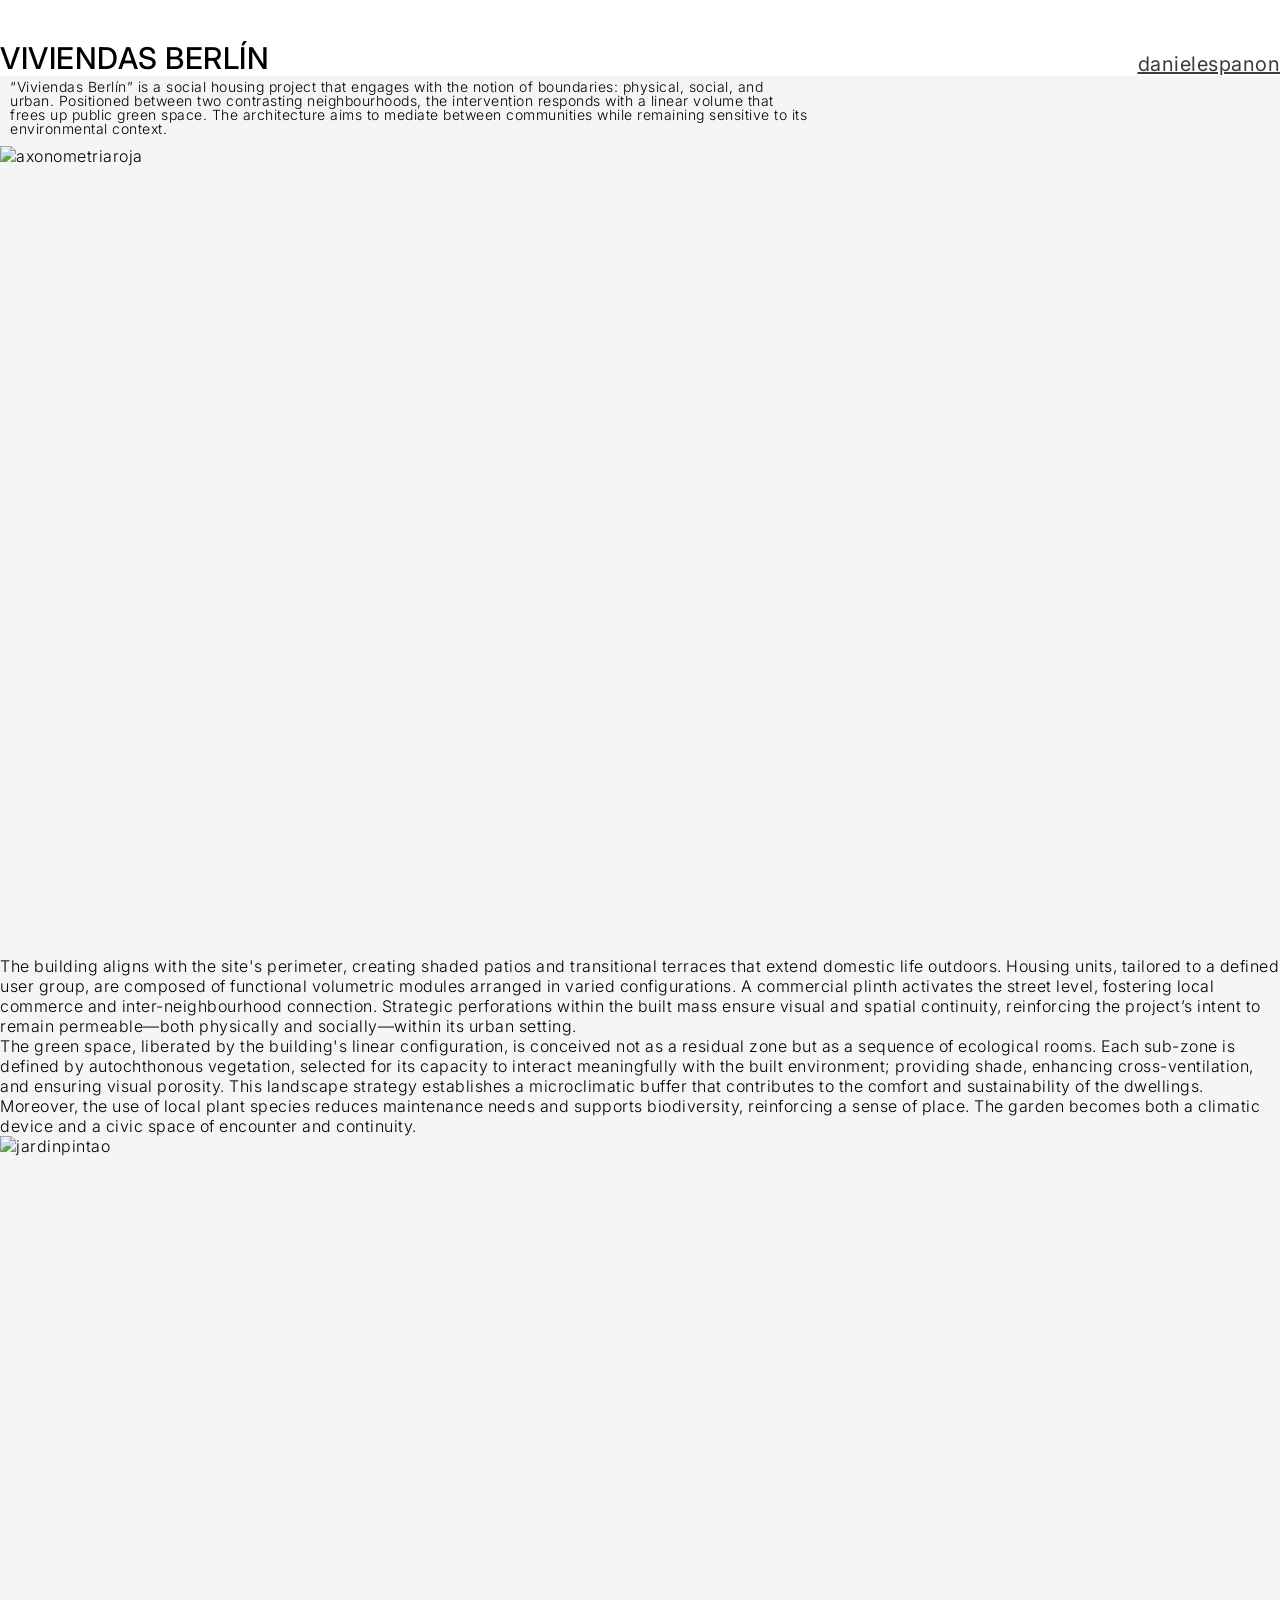
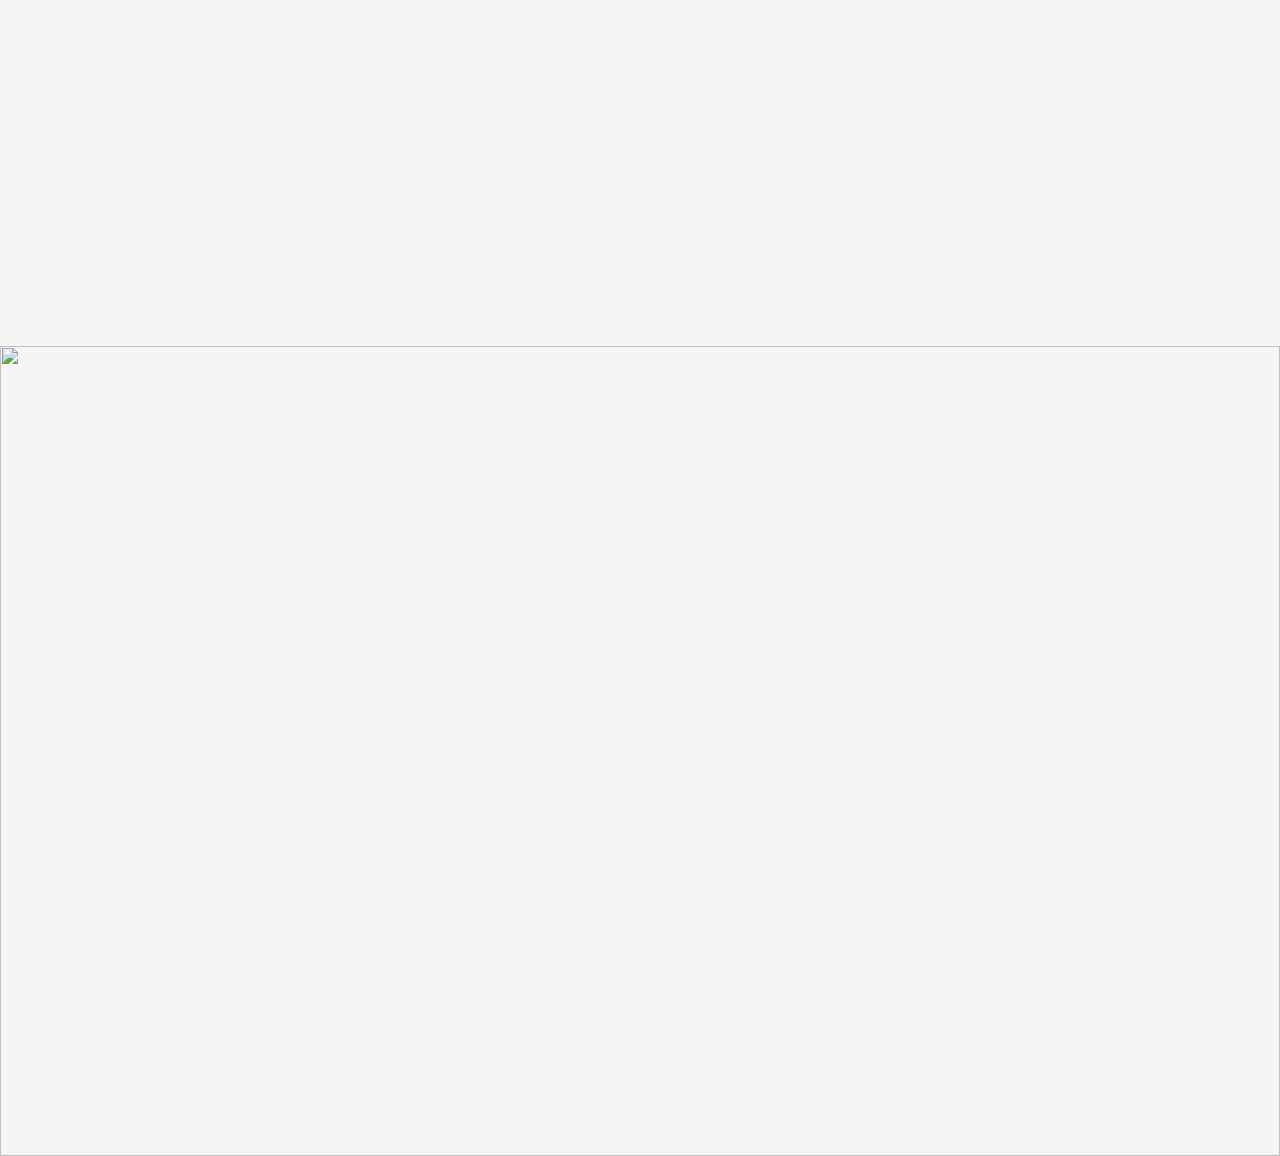
==== proyecto1.html @ 56155be4 "Add files via upload" ====
<!DOCTYPE html>
<html lang="en">

<head>
    <meta charset="UTF-8">
    <meta name="viewport" content="width=device-width, initial-scale=1.0">
    <title>danielespanon</title>
    <link rel="stylesheet" href="style.css">
    <link rel="preconnect" href="https://fonts.googleapis.com">
<link rel="preconnect" href="https://fonts.gstatic.com" crossorigin>
<link href="https://fonts.googleapis.com/css2?family=Montserrat:ital,wght@0,100..900;1,100..900&display=swap" rel="stylesheet">
<link href="https://fonts.googleapis.com/css2?family=Inter:wght@300;400&family=Playfair+Display:wght@400;600&display=swap" rel="stylesheet">


</head>

<body>
    
</section>
   <section id="proyecto1" class="proyecto">
    <header class="topbar">
        <h2 class="titulo">VIVIENDAS BERLÍN</h2>
        <a href="index.html"class="volver">danielespanon</a>
    </header>
    <p>“Viviendas Berlín” is a social housing project that engages with the notion of boundaries: physical, social, and urban. Positioned between two contrasting neighbourhoods, the intervention responds with a linear volume that frees up public green space. The architecture aims to mediate between communities while remaining sensitive to its environmental context.</p>
    <img src="images/axonometria roja.jpg" alt="axonometriaroja" class="img-full">
    <p2>The building aligns with the site's perimeter, creating shaded patios and transitional terraces that extend domestic life outdoors. Housing units, tailored to a defined user group, are composed of functional volumetric modules arranged in varied configurations. A commercial plinth activates the street level, fostering local commerce and inter-neighbourhood connection. Strategic perforations within the built mass ensure visual and spatial continuity, reinforcing the project’s intent to remain permeable—both physically and socially—within its urban setting. <br> The green space, liberated by the building's linear configuration, is conceived not as a residual zone but as a sequence of ecological rooms. Each sub-zone is defined by autochthonous vegetation, selected for its capacity to interact meaningfully with the built environment; providing shade, enhancing cross-ventilation, and ensuring visual porosity. This landscape strategy establishes a microclimatic buffer that contributes to the comfort and sustainability of the dwellings. Moreover, the use of local plant species reduces maintenance needs and supports biodiversity, reinforcing a sense of place. The garden becomes both a climatic device and a civic space of encounter and continuity.</p2>
    <img src="images/jardin pintao.png" alt="jardinpintao" class="img-full">
    
    <img src="images/fotom esquina berlin.png" class="img-full">
  </section>

  <script src="javascript.js" defer></script>
</body>
---- style.css ----
.grid {
  display: flex;
  justify-content: center;
  align-items: center;
  gap: 0px;
}

html, body {
  overflow-x: hidden;
  overflow: visible;
}

body {
  font-family: 'Inter', sans-serif;
  font-weight: 300;
  letter-spacing: 0.5px;
  margin: 0;
  background: #f5f5f5;
  opacity: 0;
  transition: opacity 0.6s ease;

}
body.loaded {
  opacity: 1;
}

body.fade-out {
  opacity: 0;
}


.indice {
  height: 100vh;              
  display: flex;
  flex-direction: column;
  justify-content: center;    
  align-items: center; 
}


.grid img {
  width: 400;
  height: 400px;
  object-fit: cover;
  cursor: pointer;
  transition: transform 0.7s, opacity 0.7s;
}

.item {
  position: relative;
  width: 400px;
  height: 400px;
  overflow: hidden;
}

.grid img:hover {
  transform: scale(1.1);
  opacity: 0.5;
}

.item img {
  position: absolute;
  width: 100%;
  height: 100%;
  object-fit: cover;
  top: 0;
  left: 0;
  transition: opacity 0.4s ease, transform 0.4s ease, filter 0.4s ease;
}

.img-base {
  opacity: 1;
  transform: scale(1);
  filter: brightness(1);
}

.img-hover {
  opacity: 0;
  transform: scale(1);
}
.item:hover .img-base {
  transform: scale(1.1);      
  filter: opacity(0.5);    
}

.item:hover .img-hover {
  opacity: 1;
}
.topbar {
  position: fixed;
  top: 0;
  left: 0;
  width: 100%;
  z-index: 1000;
  display: flex;
  justify-content: space-between; /* izquierda / derecha */
  align-items: flex-end;

  box-sizing: border-box;
  background-color: rgb(255, 255, 255);
}

.volver {
  font-family: 'Inter', serif;
  color: rgb(59, 59, 59);
  font-size: 20px;
  font-weight: 400;

}


.img-full {
  width: 100%;
  height: 90vh;
  position: center;
  object-fit: cover;
  display: block;
}

.img-full2 {
  width: 100%;
  height: 140vh;
  position: center;
  object-fit: cover;
  display: block;
}

.fila {
  display: flex;
}

.fila.invertida {
  display: flex;
  flex-direction: row-reverse;
}
.imagenizquierda {
  width: 90%;
}
.imagenderecha {
  width: 60%;
  
}
.imagenderecha img {
  width: 100%;
  height: 100%;
  object-fit: contain;
}

.imagenizquierda img {
  width: 100%;
  height: 100%;
  object-fit: contain;
}

.btn-cambiar {

 align-self: flex-start;
  margin-top: 20px;
  background: none;
  border: grey solid 2px;
  font-size: 18px;
  cursor: pointer;

  opacity: 0.6;
  transition: opacity 0.3s;
}

.btn-cambiar:hover {
  opacity: 1;
}

.galeria {
  height: 100vh;
  display: flex;
  justify-content: center;
  align-items: center;
}

.galeria img {
  width: 100vw;
  height: 100vh;
  object-fit: contain;
  transition: opacity 0.6s ease;
  opacity: 1;
}
.galeria-horizontal {
  display: flex;
  gap: 20px;

  overflow-x: auto;     
  overflow-y: hidden;

  width: 100vw;
  height: 80vh;

  padding: 20px;
  box-sizing: border-box;
  scroll-snap-type: x mandatory;
  margin-bottom: 40px;
  cursor: pointer;
}



.galeria2 {
  width: 65%;
  height: 100%;
  overflow: hidden; /* clave */
}

/* SLIDER */
.slider {
  display: flex;
  height: 100%;
  transition: transform 0.6s ease;
}

/* IMÁGENES */
.slider img {
  width: 100%;
  height: 100%;
  flex-shrink: 0;

  object-fit: contain; /* 👈 clave para NO zoom */
}



.galeria-horizontal img {
  height: 100%;        
  width: auto;          

  flex-shrink: 0;      
  object-fit: cover;
  scroll-snap-align: start;
  
}

#overlay {
  position: fixed;
  top: 0;
  left: 0;
  width: 100vw;
  height: 100vh;

  background: rgba(0, 0, 0, 0.9);

  display: flex;
  justify-content: center;
  align-items: center;

  opacity: 0;
  pointer-events: none;
  transition: opacity 0.3s ease;
  z-index: 100000;
}

/* CUANDO ESTÁ ACTIVO */
#overlay.active {
  opacity: 1;
  pointer-events: all;
}

/* IMAGEN AMPLIADA */
#overlay img {
  max-width: 90vw;
  max-height: 90vh;
  object-fit: contain;
  cursor: grab;
  transition: transform 0.1s ease;
}
#overlay img:active {
  cursor: grabbing;
}
#overlay.active img {
  transform: scale(1);
}



#slider {
  width: 70vw;
  height: 80vh;
  object-fit: contain;
  background: white; 
  transition: opacity 0.6s ease;
  display: block;
  margin: 0 auto;
}

h1 {
  font-family: 'Inter', serif;
  color: rgb(59, 59, 59);
  font-size: 42px;
  font-weight: 400;
  margin-bottom: 40px;
  font-size: 20 px;
  text-align: left;
  margin-top: 20px;
}

h2 {
  font-family: 'Inter', serif;
  font-size: 24px;
  font-weight: 500;
  margin-bottom: 20px;
  margin : 10px;
  margin-top: 40px;
}


p {
  max-width: 800px;
  line-height: 1;
  font-size : 14px;
  margin: 10px;
}

.p2 {
  max-width: 100%;
  line-height: 1;
  font-size : 14px;
  margin: 10px;
  margin-top: 50px;
  margin-bottom: 50px;
}

.textoderecha {
  width: 30%;
  font-size: 12px;
  display: flex;
  box-sizing: border-box;
  margin-right: 80px
}

.textoizquierda {
  width: 30%;
  font-size: 15px;
  display: flex;
  flex-direction: column;
  box-sizing: border-box;
  margin-top: 140px;
  margin-right: 150px;
}

.proyecto {
  margin-top: 80px;
}

.titulo {
   font-family: 'Inter', serif;
  font-size: 30px;
  font-weight: 500;
  margin-bottom: 20px;
  margin : 0px;
  margin-top: 40px;
 
}

html {
  scroll-behavior: smooth;
}


.item:hover img {
  filter: brightness(40%);
}


.gallery {
  overflow: hidden;
  cursor: pointer;
  flex: 1;
  max-width: 800px;

}

.gallery-track {
  display: flex;
  transition: transform 0.8s cubic-bezier(0.77, 0, 0.175, 1);
}

.gallery-item {
  width: 100%;
  height: 900px;
  object-fit: contain;
  flex-shrink: 0;
}
  
.layout {
  display: flex;
  justify-content: space-between;
  align-items: flex-start;
  gap: 40px;

  padding: 10px;
  margin-top: 60px;
}

.texto {
  width: 40%;
  max-width: 500px;
}
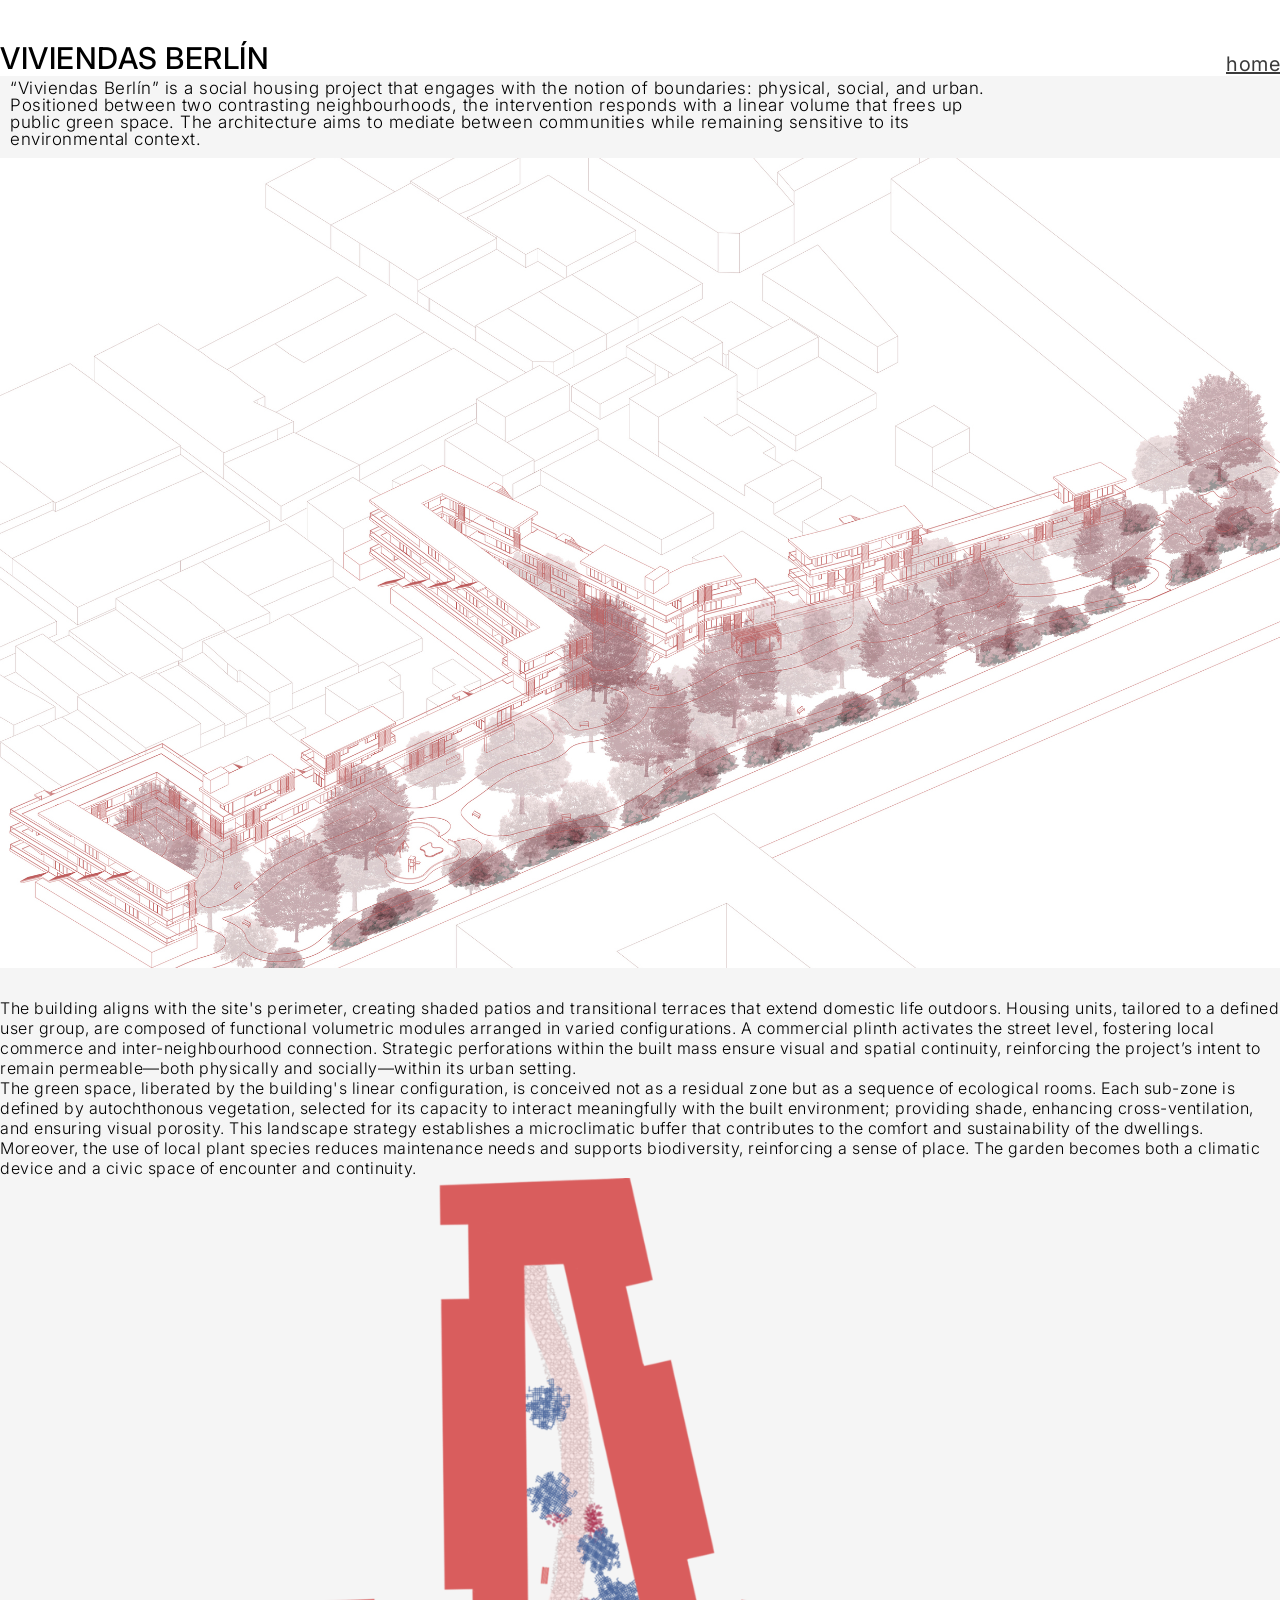
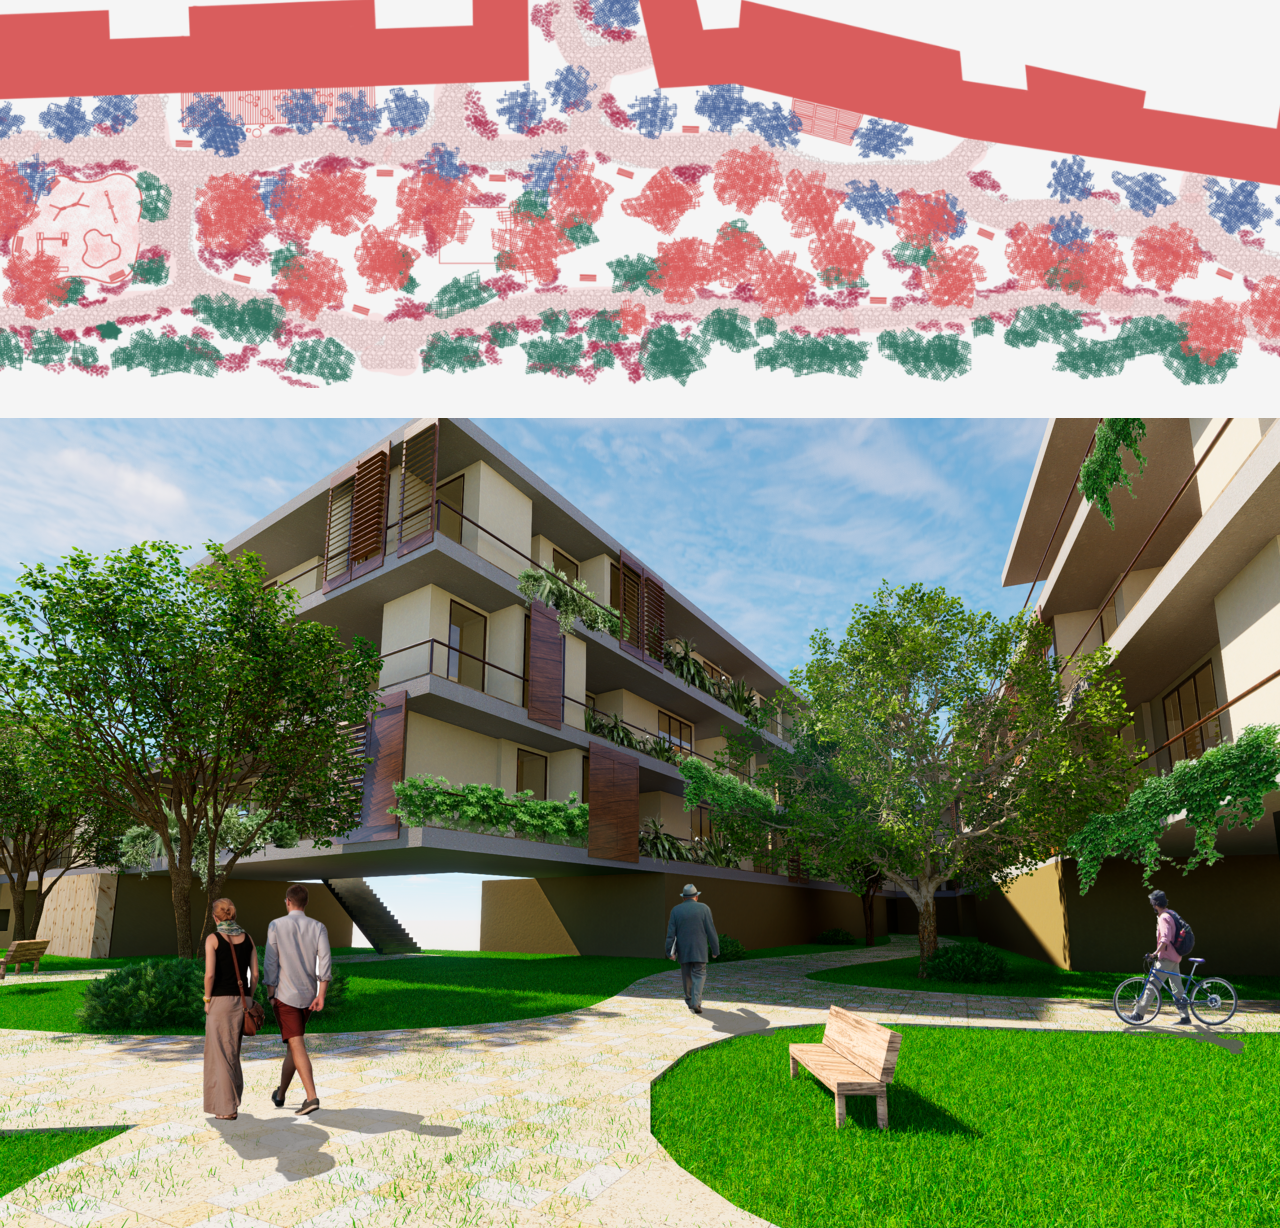
==== commit 4ec848a9: "Add files via upload" ====
--- a/proyecto1.html
+++ b/proyecto1.html
@@ -16,20 +16,41 @@
 
 <body>
     
+
+<div class="slider-container">
+
 </section>
    <section id="proyecto1" class="proyecto">
     <header class="topbar">
         <h2 class="titulo">VIVIENDAS BERLÍN</h2>
-        <a href="index.html"class="volver">danielespanon</a>
+        <a href="index.html"class="volver">home</a>
     </header>
-    <p>“Viviendas Berlín” is a social housing project that engages with the notion of boundaries: physical, social, and urban. Positioned between two contrasting neighbourhoods, the intervention responds with a linear volume that frees up public green space. The architecture aims to mediate between communities while remaining sensitive to its environmental context.</p>
-    <img src="images/axonometria roja.jpg" alt="axonometriaroja" class="img-full">
-    <p2>The building aligns with the site's perimeter, creating shaded patios and transitional terraces that extend domestic life outdoors. Housing units, tailored to a defined user group, are composed of functional volumetric modules arranged in varied configurations. A commercial plinth activates the street level, fostering local commerce and inter-neighbourhood connection. Strategic perforations within the built mass ensure visual and spatial continuity, reinforcing the project’s intent to remain permeable—both physically and socially—within its urban setting. <br> The green space, liberated by the building's linear configuration, is conceived not as a residual zone but as a sequence of ecological rooms. Each sub-zone is defined by autochthonous vegetation, selected for its capacity to interact meaningfully with the built environment; providing shade, enhancing cross-ventilation, and ensuring visual porosity. This landscape strategy establishes a microclimatic buffer that contributes to the comfort and sustainability of the dwellings. Moreover, the use of local plant species reduces maintenance needs and supports biodiversity, reinforcing a sense of place. The garden becomes both a climatic device and a civic space of encounter and continuity.</p2>
-    <img src="images/jardin pintao.png" alt="jardinpintao" class="img-full">
+
+   
+     <p class="snap-section"   id="sec1">“Viviendas Berlín” is a social housing project that engages with the notion of boundaries: physical, social, and urban. Positioned between two contrasting neighbourhoods, the intervention responds with a linear volume that frees up public green space. The architecture aims to mediate between communities while remaining sensitive to its environmental context.</p>
+     <img src="images/axonometria roja.jpg" alt="axonometriaroja" class="img-full">
+
+
+
+
+
+     <p2 class="snap-section" id="sec2">The building aligns with the site's perimeter, creating shaded patios and transitional terraces that extend domestic life outdoors. Housing units, tailored to a defined user group, are composed of functional volumetric modules arranged in varied configurations. A commercial plinth activates the street level, fostering local commerce and inter-neighbourhood connection. Strategic perforations within the built mass ensure visual and spatial continuity, reinforcing the project’s intent to remain permeable—both physically and socially—within its urban setting. <br> The green space, liberated by the building's linear configuration, is conceived not as a residual zone but as a sequence of ecological rooms. Each sub-zone is defined by autochthonous vegetation, selected for its capacity to interact meaningfully with the built environment; providing shade, enhancing cross-ventilation, and ensuring visual porosity. This landscape strategy establishes a microclimatic buffer that contributes to the comfort and sustainability of the dwellings. Moreover, the use of local plant species reduces maintenance needs and supports biodiversity, reinforcing a sense of place. The garden becomes both a climatic device and a civic space of encounter and continuity.</p2>
+     <img src="images/jardin pintao.png" alt="jardinpintao" class="img-full">
+
+
+     
+     <section class="snap-section"  id="sec3">
+         <img src="images/fotom esquina berlin.png" class="img-full2">
+     </section>
+        
     
-    <img src="images/fotom esquina berlin.png" class="img-full">
-  </section>
+
+    </section>
+
 
   <script src="javascript.js" defer></script>
+  </section>
+</div>
+
 </body>
 
--- a/style.css
+++ b/style.css
@@ -16,7 +16,7 @@
   letter-spacing: 0.5px;
   margin: 0;
   background: #f5f5f5;
-  opacity: 0;
+  opacity: 1;
   transition: opacity 0.6s ease;
 
 }
@@ -115,11 +115,13 @@
   position: center;
   object-fit: cover;
   display: block;
+  gap: 30px;
+  padding: 0 0 30px;
 }
 
 .img-full2 {
   width: 100%;
-  height: 140vh;
+  height: 90vh;
   position: center;
   object-fit: cover;
   display: block;
@@ -132,6 +134,20 @@
 .fila.invertida {
   display: flex;
   flex-direction: row-reverse;
+}
+
+.fila-regeneracion{
+    display:flex;
+    flex-direction:row;
+    justify-content:space-between;
+    align-items:flex-start;
+    width:100%;
+    gap:40px;
+}
+
+
+.columna-izquierda{
+    flex:0 0 35%;
 }
 .imagenizquierda {
   width: 90%;
@@ -142,14 +158,37 @@
 }
 .imagenderecha img {
   width: 100%;
+  height: auto;
+  display: block;
+}
+
+.imagenizquierda img {
+  width: 100%;
   height: 100%;
   object-fit: contain;
 }
 
-.imagenizquierda img {
-  width: 100%;
-  height: 100%;
-  object-fit: contain;
+.imagenderecha2{
+    flex:0 0 60%;
+}
+
+.imagenderecha2 img{
+    width:100%;
+    height:auto;
+    display:block;
+}
+
+
+.imagenizquierda2{
+   display: flex;
+    flex-direction:column;
+    gap:20px;
+}
+
+.imagenizquierda2 img{
+    width:100%;
+    height:auto;
+    display:block;
 }
 
 .btn-cambiar {
@@ -310,16 +349,16 @@
 
 
 p {
-  max-width: 800px;
+  max-width: 1000px;
   line-height: 1;
-  font-size : 14px;
+  font-size : 17px;
   margin: 10px;
 }
 
 .p2 {
   max-width: 100%;
   line-height: 1;
-  font-size : 14px;
+  font-size : 17px;
   margin: 10px;
   margin-top: 50px;
   margin-bottom: 50px;
@@ -340,6 +379,25 @@
   flex-direction: column;
   box-sizing: border-box;
   margin-top: 140px;
+  margin-right: 150px;
+}
+.textoizquierda2 {
+  width: 30%;
+  font-size: 15px;
+  display: flex;
+  flex-direction: column;
+  box-sizing: border-box;
+
+  margin-right: 150px;
+}
+
+.textoizquierda3 {
+  width: 70%;
+  font-size: 15px;
+  display: flex;
+  flex-direction: column;
+  box-sizing: border-box;
+
   margin-right: 150px;
 }
 
@@ -357,9 +415,6 @@
  
 }
 
-html {
-  scroll-behavior: smooth;
-}
 
 
 .item:hover img {
@@ -401,3 +456,98 @@
   width: 40%;
   max-width: 500px;
 }
+
+
+html{
+    scroll-behavior:smooth;
+    scroll-snap-type:y proximity;
+}
+
+
+
+
+/* capa de transición */
+.page-transition {
+  position: fixed;
+  top: 0;
+  left: 0;
+  width: 100vw;
+  height: 100vh;
+  background: #f5f5f5;
+  z-index: 9999;
+
+  transform: scale(0.8);
+  opacity: 0;
+  pointer-events: none;
+
+  transition: transform 0.8s cubic-bezier(0.22, 1, 0.36, 1),
+              opacity 0.8s ease;
+}
+
+.page-transition.active {
+  transform: scale(1);
+  opacity: 1;
+}
+
+.zoom-image {
+  position: fixed;
+  z-index: 10000;
+  object-fit: cover;
+  transition: all 0.8s cubic-bezier(0.22, 1, 0.36, 1);
+}
+.zoom-clone {
+  position: fixed;
+  z-index: 9999;
+  object-fit: cover;
+  transition: all 0.9s cubic-bezier(0.22, 1, 0.36, 1);
+  will-change: top, left, width, height;
+    filter: blur(0px);
+}
+
+.zoom-transition {
+  position: fixed;
+  z-index: 99999;
+  object-fit: cover;
+  transition: all 1s cubic-bezier(0.22, 1, 0.36, 1);
+  will-change: transform, width, height, top, left;
+}
+
+.zoom-clone.zooming {
+  filter: blur(6px);
+}
+ 
+.fade-content {
+  opacity: 0;
+  transition: opacity 0.4s ease;
+}
+
+.fade-out {
+  opacity: 0 !important;
+  transition: opacity 0.6s ease;
+}
+
+.grid,
+h1 {
+  transition: opacity 0.6s ease;
+}
+
+
+.a1 {
+  width: 100vw;
+  height: auto;
+  display: block;
+  position: relative;
+}
+
+
+.snap-section{
+    scroll-margin-top:80px;
+}
+
+.snap-point{
+    position:absolute;
+    top:50%;
+    left:0;
+    width:1px;
+    height:1px;
+}
